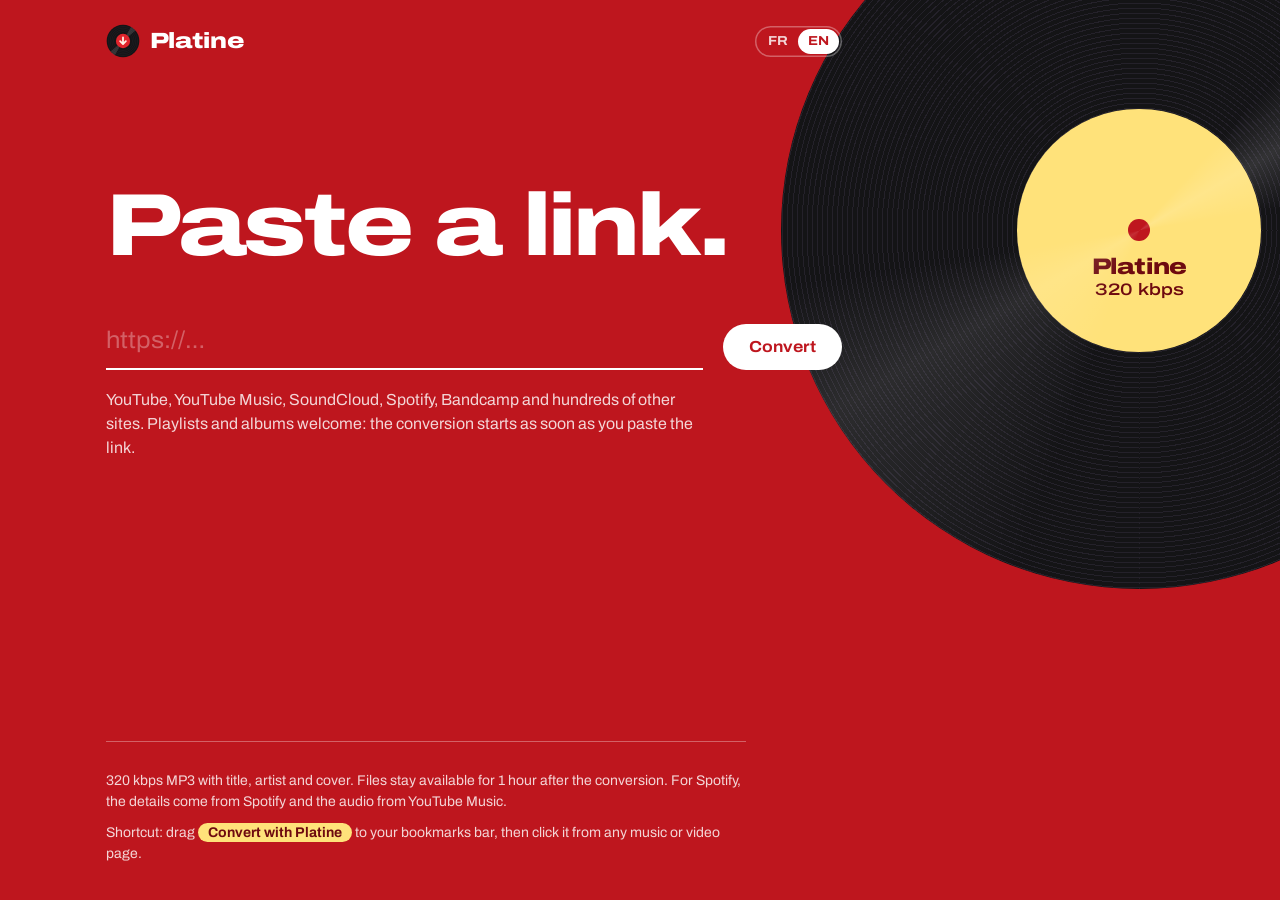
==== platine/static/index.html @ b4da11f2 "Initial version of Platine" ====
<!doctype html>
<html lang="en">
<head>
  <meta charset="utf-8">
  <meta name="viewport" content="width=device-width, initial-scale=1">
  <title>Platine</title>
  <meta name="description" content="Paste a YouTube, SoundCloud or Spotify link and get a 320 kbps MP3 with title, artist and cover.">
  <meta name="theme-color" content="#be161e" media="(prefers-color-scheme: light)">
  <meta name="theme-color" content="#2a0709" media="(prefers-color-scheme: dark)">
  <meta name="application-name" content="Platine">
  <meta name="apple-mobile-web-app-title" content="Platine">
  <meta name="apple-mobile-web-app-status-bar-style" content="black-translucent">
  <link rel="icon" href="brand/app-icon.svg" type="image/svg+xml">
  <link rel="apple-touch-icon" href="brand/apple-touch-icon.png">
  <link rel="manifest" href="manifest.webmanifest">
  <link rel="preload" href="vendor/fonts/archivo-latin.woff2" as="font" type="font/woff2" crossorigin>
  <link rel="stylesheet" href="vendor/bootstrap-icons/bootstrap-icons.min.css">
  <link rel="stylesheet" href="app.css">
  <script type="module" src="js/main.js"></script>
</head>
<body x-data="platine" x-cloak
      @dragover.prevent="dragging = true" @dragleave.self="dragging = false" @drop.prevent="onDrop($event)">

  <!-- The platter: spins while a conversion runs, with the current track's cover as its label. -->
  <div class="platter" :class="{ spinning: activeCount > 0 }" aria-hidden="true">
    <div class="disc">
      <div class="label">
        <template x-if="nowPlaying">
          <img :src="nowPlaying.thumbnail" alt="" referrerpolicy="no-referrer">
        </template>
        <template x-if="!nowPlaying">
          <span class="label-print"><b>Platine</b><span>320 kbps</span></span>
        </template>
      </div>
    </div>
  </div>

  <div class="page">
    <header class="masthead">
      <a class="wordmark" href="/" aria-label="Platine">
        <img src="brand/mark.svg" alt="" width="34" height="34"><span>Platine</span>
      </a>
      <div class="masthead-actions">
        <button type="button" class="btn btn-outline btn-small" x-show="canInstall" @click="install()">
          <i class="bi bi-box-arrow-in-down" aria-hidden="true"></i> <span class="btn-label" x-text="t('header.install')"></span>
        </button>
        <div class="lang-switch" role="group" :aria-label="t('header.language')">
          <template x-for="language in languages" :key="language.code">
            <button type="button" class="lang-option" :lang="language.code" :title="language.name"
                    :aria-pressed="String(lang === language.code)" @click="setLanguage(language.code)"
                    x-text="language.label"></button>
          </template>
        </div>
      </div>
    </header>

    <main>
      <section class="hero" :class="{ dragging }">
        <h1 x-text="t('hero.title')"></h1>
        <form class="linkform" @submit.prevent="submit()" novalidate>
          <input x-ref="input" x-model="url" @paste="onPaste($event)" @input="error = null"
                 type="text" inputmode="url" autocomplete="off" spellcheck="false" autofocus
                 placeholder="https://…" :aria-label="t('hero.inputLabel')" aria-describedby="hint">
          <button type="submit" class="btn btn-primary" :disabled="pending > 0">
            <span class="spinner" x-show="pending > 0" aria-hidden="true"></span>
            <span x-text="pending > 0 ? t('hero.analysing') : t('hero.convert')"></span>
          </button>
        </form>
        <p id="hint" class="hint" x-show="!error" x-text="t('hero.hint')"></p>
        <p class="form-error" x-show="error" role="alert">
          <i class="bi bi-exclamation-circle-fill" aria-hidden="true"></i>
          <span x-text="errorText(error)"></span>
        </p>
      </section>

      <section class="crate" x-show="groups.length" :aria-label="t('crate.label')">
        <div class="crate-tools" x-show="hasFinished">
          <button type="button" class="btn-text" @click="clearFinished()">
            <i class="bi bi-trash3" aria-hidden="true"></i> <span x-text="t('crate.clearFinished')"></span>
          </button>
        </div>

        <template x-for="group in groups" :key="group.id">
          <div class="group" :class="{ 'is-playlist': group.playlist }">
            <template x-if="group.playlist">
              <header class="group-head">
                <div>
                  <h2 x-text="group.playlist"></h2>
                  <p class="group-meta" x-text="groupSummary(group)"></p>
                </div>
                <a class="btn btn-outline" x-show="readyIds(group).length > 1" :href="archiveUrl(group)" download>
                  <i class="bi bi-file-earmark-zip" aria-hidden="true"></i> <span x-text="t('crate.saveAll')"></span>
                </a>
              </header>
            </template>

            <ol class="tracks">
              <template x-for="job in group.jobs" :key="job.id">
                <li class="track" :data-state="state(job)">
                  <div class="record" :class="{ spinning: isActive(job) }" aria-hidden="true">
                    <svg class="ring" viewBox="0 0 80 80">
                      <circle class="ring-track" cx="40" cy="40" r="38"></circle>
                      <circle class="ring-fill" cx="40" cy="40" r="38" pathLength="100"
                              :class="{ indeterminate: isActive(job) && job.progress == null }"
                              :style="`stroke-dashoffset: ${ringOffset(job)}`"></circle>
                    </svg>
                    <div class="disc">
                      <div class="label">
                        <template x-if="job.thumbnail">
                          <img :src="job.thumbnail" alt="" loading="lazy" referrerpolicy="no-referrer">
                        </template>
                        <template x-if="!job.thumbnail">
                          <i class="bi bi-music-note-beamed"></i>
                        </template>
                      </div>
                    </div>
                  </div>

                  <div class="track-body">
                    <p class="track-title" x-text="job.title || t('track.analysing')" :title="job.title"></p>
                    <p class="track-meta">
                      <span class="source" :title="sourceLabel(job)">
                        <i class="bi" :class="sourceIcon(job)" aria-hidden="true"></i>
                        <span class="visually-hidden" x-text="sourceLabel(job)"></span>
                      </span>
                      <span x-text="subtitle(job)"></span>
                    </p>
                    <p class="track-status" aria-live="polite">
                      <span x-text="statusText(job)"></span>
                      <span class="status-detail" x-show="detailText(job)" x-text="detailText(job)"></span>
                    </p>
                  </div>

                  <div class="track-actions">
                    <template x-if="state(job) === 'done'">
                      <a class="btn btn-primary btn-small" :href="fileUrl(job)" download>
                        <i class="bi bi-download" aria-hidden="true"></i> <span x-text="t('actions.save')"></span>
                      </a>
                    </template>
                    <template x-if="['error', 'cancelled', 'expired'].includes(state(job))">
                      <button type="button" class="btn btn-outline btn-small" @click="retry(group, job)">
                        <i class="bi bi-arrow-clockwise" aria-hidden="true"></i> <span x-text="t('actions.retry')"></span>
                      </button>
                    </template>
                    <template x-if="isActive(job)">
                      <button type="button" class="btn-icon" @click="cancel(job)"
                              :title="t('actions.cancel')" :aria-label="t('actions.cancelLabel')">
                        <i class="bi bi-stop-circle" aria-hidden="true"></i>
                      </button>
                    </template>
                    <template x-if="!isActive(job)">
                      <button type="button" class="btn-icon" @click="remove(group, job)"
                              :title="t('actions.remove')" :aria-label="t('actions.removeLabel')">
                        <i class="bi bi-x-lg" aria-hidden="true"></i>
                      </button>
                    </template>
                  </div>
                </li>
              </template>
            </ol>
          </div>
        </template>
      </section>
    </main>

    <footer class="colophon">
      <p x-text="t('footer.about', { ttl: ttlLabel })"></p>
      <p class="shortcut">
        <span x-text="t('footer.shortcutBefore')"></span>
        <a class="bookmarklet" :href="bookmarklet" @click.prevent x-text="t('footer.bookmarklet')"></a>
        <span x-text="t('footer.shortcutAfter')"></span>
      </p>
    </footer>
  </div>

  <!-- App notices: offline, new version ready. -->
  <div class="notices" aria-live="polite">
    <p class="notice" x-show="!online" x-transition.opacity>
      <i class="bi bi-wifi-off" aria-hidden="true"></i>
      <span x-text="t('notices.offline')"></span>
    </p>
    <p class="notice" x-show="updateReady" x-transition.opacity>
      <i class="bi bi-stars" aria-hidden="true"></i>
      <span x-text="t('notices.update')"></span>
      <button type="button" class="btn btn-small notice-action" @click="applyUpdate()" x-text="t('notices.reload')"></button>
    </p>
  </div>
</body>
</html>
---- platine/static/app.css ----
/* Platine: a red record label. Every track is a disc that spins at 33 1/3 rpm
   during the conversion; the ring around it shows the progress. */

@font-face {
  font-family: "Archivo";
  src: url("vendor/fonts/archivo-latin.woff2") format("woff2-variations");
  font-weight: 100 900;
  font-stretch: 62% 125%;
  font-display: swap;
  unicode-range: U+0000-00FF, U+0131, U+0152-0153, U+02BB-02BC, U+02C6, U+02DA, U+02DC, U+0304, U+0308,
    U+0329, U+2000-206F, U+20AC, U+2122, U+2191, U+2193, U+2212, U+2215, U+FEFF, U+FFFD;
}
@font-face {
  font-family: "Archivo";
  src: url("vendor/fonts/archivo-latin-ext.woff2") format("woff2-variations");
  font-weight: 100 900;
  font-stretch: 62% 125%;
  font-display: swap;
  unicode-range: U+0100-02BA, U+02BD-02C5, U+02C7-02CC, U+02CE-02D7, U+02DD-02FF, U+0304, U+0308, U+0329,
    U+1D00-1DBF, U+1E00-1E9F, U+1EF2-1EFF, U+2020, U+20A0-20AB, U+20AD-20C0, U+2113, U+2C60-2C7F, U+A720-A7FF;
}

:root {
  color-scheme: dark;
  --bg: #be161e;
  --ink: #ffffff;
  --ink-soft: rgb(255 255 255 / 0.82);
  --ink-faint: rgb(255 255 255 / 0.32);
  --sticker: #ffe27a;
  --sticker-ink: #6e0a0f;
  --vinyl: #141416;
  --groove: #24212a;

  --gutter: clamp(16px, 5vw, 48px);
  --column: 46rem;
  --spin: 1.8s; /* 33 1/3 revolutions per minute */
}

@media (prefers-color-scheme: dark) {
  :root {
    --bg: #2a0709;
    --ink: #fff1ef;
    --ink-soft: rgb(255 241 239 / 0.74);
    --ink-faint: rgb(255 241 239 / 0.22);
    --sticker-ink: #2a0709;
    --vinyl: #070607;
    --groove: #191519;
  }
}

*,
*::before,
*::after {
  box-sizing: border-box;
}

[x-cloak] {
  display: none !important;
}

html {
  background: var(--bg);
}

body {
  margin: 0;
  min-height: 100vh;
  overflow-x: hidden;
  background: var(--bg);
  color: var(--ink);
  font-family: "Archivo", system-ui, sans-serif;
  font-size: 1rem;
  font-stretch: 100%;
  line-height: 1.5;
  -webkit-font-smoothing: antialiased;
}

p,
h1,
h2 {
  margin: 0;
}

a {
  color: inherit;
}

:focus-visible {
  outline: 3px solid var(--sticker);
  outline-offset: 3px;
}

.visually-hidden {
  position: absolute;
  width: 1px;
  height: 1px;
  overflow: hidden;
  clip-path: inset(50%);
  white-space: nowrap;
}

/* Layout ---------------------------------------------------------------- */

.page {
  position: relative;
  z-index: 1;
  display: flex;
  flex-direction: column;
  min-height: 100vh;
  max-width: calc(var(--column) + 2 * var(--gutter));
  padding: 0 var(--gutter);
  margin-left: clamp(0px, 7vw - 32px, 120px);
}

main {
  flex: 1;
}

.masthead {
  display: flex;
  align-items: center;
  justify-content: space-between;
  gap: 16px;
  padding: 24px 0 0;
}

.wordmark {
  display: inline-flex;
  align-items: center;
  gap: 10px;
  font-size: 1.375rem;
  font-weight: 850;
  font-stretch: 125%;
  letter-spacing: -0.015em;
  text-decoration: none;
}

.wordmark img {
  display: block;
}

.masthead-actions {
  display: flex;
  align-items: center;
  gap: 12px;
}

/* Language switcher: two small pressed/unpressed toggles. */
.lang-switch {
  display: inline-flex;
  padding: 3px;
  border-radius: 999px;
  box-shadow: inset 0 0 0 1.5px var(--ink-faint);
}

.lang-option {
  min-width: 2.5rem;
  padding: 6px 10px;
  border: 0;
  border-radius: 999px;
  background: transparent;
  color: var(--ink-soft);
  font: inherit;
  font-size: 0.8125rem;
  font-weight: 700;
  font-stretch: 112%;
  line-height: 1;
  cursor: pointer;
}

.lang-option:hover {
  color: var(--ink);
}

.lang-option[aria-pressed="true"] {
  background: var(--ink);
  color: var(--bg);
}

/* Link input ---------------------------------------------------------------- */

.hero {
  padding: clamp(56px, 14vh, 128px) 0 clamp(40px, 8vh, 72px);
}

h1 {
  font-size: clamp(2.75rem, 6.2vw + 1rem, 5.5rem);
  font-weight: 820;
  font-stretch: 125%;
  line-height: 0.95;
  letter-spacing: -0.035em;
  margin-bottom: clamp(28px, 5vh, 44px);
}

.linkform {
  display: flex;
  flex-wrap: wrap;
  align-items: flex-end;
  gap: 16px 20px;
}

.linkform input {
  flex: 1 1 20rem;
  min-width: 0;
  padding: 10px 0 12px;
  border: 0;
  border-radius: 0;
  box-shadow: inset 0 -2px 0 var(--ink);
  background: transparent;
  color: var(--ink);
  font: inherit;
  font-size: clamp(1.25rem, 1vw + 1rem, 1.5rem);
  font-stretch: 108%;
  caret-color: var(--sticker);
}

.linkform input::placeholder {
  color: var(--ink-faint);
}

.linkform input:focus {
  outline: none;
  box-shadow: inset 0 -3px 0 var(--sticker);
}

.hero.dragging .linkform input {
  box-shadow: inset 0 -3px 0 var(--sticker);
}

.hint,
.form-error {
  max-width: 38rem;
  margin-top: 18px;
  color: var(--ink-soft);
}

.form-error {
  display: flex;
  gap: 10px;
  align-items: baseline;
  color: var(--sticker);
  font-weight: 560;
}

/* Buttons --------------------------------------------------------------------- */

.btn {
  display: inline-flex;
  align-items: center;
  justify-content: center;
  gap: 8px;
  padding: 13px 26px;
  border: 0;
  border-radius: 999px;
  font: inherit;
  font-weight: 680;
  font-stretch: 110%;
  line-height: 1.2;
  text-decoration: none;
  white-space: nowrap;
  cursor: pointer;
}

.btn-primary {
  background: var(--ink);
  color: var(--bg);
}

.btn-primary:hover {
  background: var(--sticker);
  color: var(--sticker-ink);
}

.btn-primary:disabled {
  cursor: progress;
  background: var(--ink-soft);
}

.btn-outline {
  background: transparent;
  color: var(--ink);
  box-shadow: inset 0 0 0 1.5px var(--ink-faint);
}

.btn-outline:hover {
  box-shadow: inset 0 0 0 1.5px var(--ink);
}

.btn-small {
  padding: 9px 16px;
  font-size: 0.9375rem;
}

.btn-icon,
.btn-text {
  display: inline-flex;
  align-items: center;
  gap: 8px;
  border: 0;
  background: transparent;
  color: var(--ink-soft);
  font: inherit;
  cursor: pointer;
}

.btn-icon {
  justify-content: center;
  width: 40px;
  height: 40px;
  border-radius: 50%;
  font-size: 1.125rem;
}

.btn-icon:hover,
.btn-text:hover {
  color: var(--ink);
}

.btn-text {
  padding: 6px 0;
  font-size: 0.9375rem;
}

.spinner {
  width: 14px;
  height: 14px;
  border: 2px solid currentColor;
  border-right-color: transparent;
  border-radius: 50%;
  animation: spin 0.8s linear infinite;
}

/* Discs --------------------------------------------------------------------- */

.disc {
  position: relative;
  width: 100%;
  height: 100%;
  border-radius: 50%;
  background:
    repeating-radial-gradient(circle at center, var(--vinyl) 0 2px, var(--groove) 2px 3px, var(--vinyl) 3px 5px),
    var(--vinyl);
}

.label {
  position: absolute;
  inset: 31%;
  display: grid;
  place-items: center;
  overflow: hidden;
  border-radius: 50%;
  background: var(--sticker);
  color: var(--sticker-ink);
}

.label img {
  width: 100%;
  height: 100%;
  object-fit: cover;
}

/* Spindle hole. */
.label::after {
  content: "";
  position: absolute;
  width: 9%;
  aspect-ratio: 1;
  border-radius: 50%;
  background: var(--bg);
}

/* Sheen: it does not turn with the disc, which is what makes the rotation visible. */
.record::after,
.platter::after {
  content: "";
  position: absolute;
  border-radius: 50%;
  background: conic-gradient(
    from 20deg,
    transparent 0 6%,
    rgb(255 255 255 / 0.13) 11%,
    transparent 17% 50%,
    rgb(255 255 255 / 0.1) 61%,
    transparent 67%
  );
  pointer-events: none;
}

.spinning .disc {
  animation: spin var(--spin) linear infinite;
}

@keyframes spin {
  to {
    transform: rotate(360deg);
  }
}

/* The big platter, top right on wide screens. */
.platter {
  position: absolute;
  z-index: 0;
  top: clamp(-200px, -10vw, -60px);
  right: clamp(-360px, -17vw, -120px);
  width: min(56vw, 820px);
  aspect-ratio: 1;
  pointer-events: none;
}

.platter::after {
  inset: 0;
}

.platter .label {
  inset: 33%;
}

.label-print {
  display: flex;
  flex-direction: column;
  align-items: center;
  gap: 0.15em;
  margin-top: 38%;
  font-size: clamp(0.75rem, 1.3vw, 1.25rem);
  font-stretch: 125%;
  line-height: 1;
}

.label-print b {
  font-weight: 850;
  font-size: 1.35em;
  letter-spacing: -0.02em;
}

.label-print span {
  font-weight: 560;
}

@media (max-width: 1099px) {
  .platter {
    display: none;
  }
}

/* Track list ---------------------------------------------------------------- */

.crate {
  padding-bottom: 64px;
}

.crate-tools {
  display: flex;
  justify-content: flex-end;
  margin-bottom: 8px;
}

.group + .group {
  margin-top: 28px;
}

.group.is-playlist {
  margin-top: 48px;
}

.group.is-playlist:first-of-type {
  margin-top: 8px;
}

.group-head {
  display: flex;
  flex-wrap: wrap;
  align-items: flex-end;
  justify-content: space-between;
  gap: 12px 24px;
  margin-bottom: 20px;
}

.group-head h2 {
  font-size: clamp(1.5rem, 1.5vw + 1rem, 2rem);
  font-weight: 780;
  font-stretch: 120%;
  line-height: 1.1;
  letter-spacing: -0.02em;
}

.group-meta {
  margin-top: 6px;
  color: var(--ink-soft);
  font-variant-numeric: tabular-nums;
}

.tracks {
  display: grid;
  gap: 22px;
  margin: 0;
  padding: 0;
  list-style: none;
}

.track {
  display: grid;
  grid-template-columns: 80px minmax(0, 1fr) auto;
  align-items: center;
  gap: 20px;
  animation: slide-out-of-sleeve 0.45s cubic-bezier(0.2, 0.7, 0.2, 1) both;
}

@keyframes slide-out-of-sleeve {
  from {
    opacity: 0;
    transform: translateX(-24px) rotate(-30deg);
  }
}

.record {
  position: relative;
  width: 80px;
  height: 80px;
  padding: 7px;
}

.record::after {
  inset: 7px;
}

/* Label bigger than on a real record: the cover must stay recognisable. */
.record .label {
  inset: 22%;
}

.record .label i {
  font-size: 0.85rem;
}

.ring {
  position: absolute;
  inset: 0;
  overflow: visible;
  transform: rotate(-90deg);
}

.ring circle {
  fill: none;
  stroke-width: 3;
}

.ring-track {
  stroke: var(--ink-faint);
}

.ring-fill {
  stroke: var(--ink);
  stroke-linecap: round;
  stroke-dasharray: 100;
  transition: stroke-dashoffset 0.6s ease-out;
}

.ring-fill.indeterminate {
  stroke-dasharray: 18 82;
  stroke-dashoffset: 0 !important;
  transform-origin: center;
  animation: spin 1.4s linear infinite;
  transition: none;
}

.track[data-state="error"] .ring-fill,
.track[data-state="cancelled"] .ring-fill,
.track[data-state="expired"] .ring-fill {
  stroke: transparent;
}

.track[data-state="error"] .ring-track {
  stroke: var(--sticker);
}

.track-body {
  min-width: 0;
}

.track-title {
  overflow: hidden;
  font-size: 1.1875rem;
  font-weight: 680;
  font-stretch: 112%;
  line-height: 1.3;
  white-space: nowrap;
  text-overflow: ellipsis;
}

.track-meta {
  display: flex;
  gap: 8px;
  align-items: baseline;
  overflow: hidden;
  margin-top: 2px;
  color: var(--ink-soft);
  white-space: nowrap;
  text-overflow: ellipsis;
}

.track-meta > span:last-child {
  overflow: hidden;
  text-overflow: ellipsis;
}

.track-status {
  display: flex;
  flex-wrap: wrap;
  gap: 4px 14px;
  margin-top: 6px;
  font-size: 0.9375rem;
  font-weight: 560;
  font-variant-numeric: tabular-nums;
}

.status-detail {
  color: var(--ink-soft);
  font-weight: 400;
}

.track[data-state="error"] .track-status {
  color: var(--sticker);
}

.track[data-state="cancelled"],
.track[data-state="expired"] {
  color: var(--ink-soft);
}

.track-actions {
  display: flex;
  align-items: center;
  gap: 4px;
}

/* Footer ------------------------------------------------------------------ */

.colophon {
  display: grid;
  gap: 10px;
  max-width: 40rem;
  padding: 28px 0 36px;
  border-top: 1.5px solid var(--ink-faint);
  color: var(--ink-soft);
  font-size: 0.875rem;
}

.bookmarklet {
  padding: 2px 10px;
  border-radius: 999px;
  background: var(--sticker);
  color: var(--sticker-ink);
  font-weight: 680;
  text-decoration: none;
  cursor: grab;
}

/* Notices (offline, update) --------------------------------------------- */

.notices {
  position: fixed;
  z-index: 2;
  bottom: 16px;
  left: var(--gutter);
  right: var(--gutter);
  display: grid;
  justify-items: start;
  gap: 8px;
  pointer-events: none;
}

.notice {
  display: flex;
  flex-wrap: wrap;
  align-items: center;
  gap: 8px 12px;
  max-width: 34rem;
  padding: 12px 18px;
  border-radius: 20px;
  background: var(--sticker);
  color: var(--sticker-ink);
  font-weight: 560;
  pointer-events: auto;
}

.notice-action {
  background: var(--sticker-ink);
  color: var(--sticker);
}

/* Small screens ----------------------------------------------------------------- */

@media (max-width: 560px) {
  .linkform .btn {
    width: 100%;
  }

  /* Icon only, the label stays readable by screen readers. */
  .masthead .btn-label {
    position: absolute;
    width: 1px;
    height: 1px;
    overflow: hidden;
    clip-path: inset(50%);
    white-space: nowrap;
  }

  .track {
    grid-template-columns: 64px minmax(0, 1fr);
    gap: 4px 16px;
  }

  .record {
    width: 64px;
    height: 64px;
    padding: 6px;
  }

  .record::after {
    inset: 6px;
  }

  .track-actions {
    grid-column: 2;
    margin-left: -10px;
  }
}

/* The bookmarklet makes no sense on a phone. */
@media (hover: none) {
  .colophon .shortcut {
    display: none;
  }
}

@media (prefers-reduced-motion: reduce) {
  *,
  *::before,
  *::after {
    animation-duration: 0.01ms !important;
    animation-iteration-count: 1 !important;
    transition-duration: 0.01ms !important;
  }
}
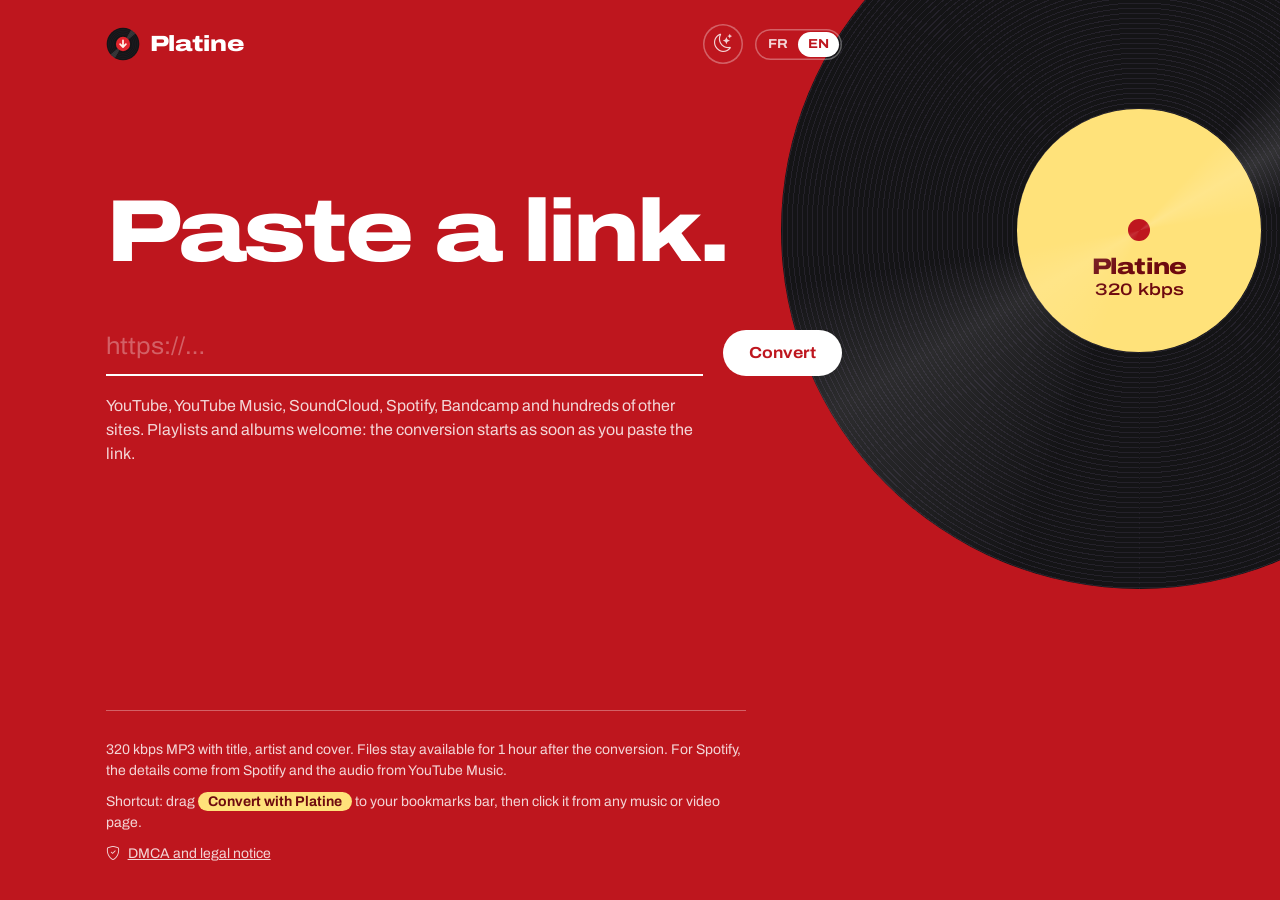
==== commit 197c36b5: "Add a DMCA page, a theme switch and free music in tests and screenshots" ====
--- a/platine/static/index.html
+++ b/platine/static/index.html
@@ -5,8 +5,8 @@
   <meta name="viewport" content="width=device-width, initial-scale=1">
   <title>Platine</title>
   <meta name="description" content="Paste a YouTube, SoundCloud or Spotify link and get a 320 kbps MP3 with title, artist and cover.">
-  <meta name="theme-color" content="#be161e" media="(prefers-color-scheme: light)">
-  <meta name="theme-color" content="#2a0709" media="(prefers-color-scheme: dark)">
+  <meta name="theme-color" content="#be161e" media="(prefers-color-scheme: light)" data-scheme="light">
+  <meta name="theme-color" content="#2a0709" media="(prefers-color-scheme: dark)" data-scheme="dark">
   <meta name="application-name" content="Platine">
   <meta name="apple-mobile-web-app-title" content="Platine">
   <meta name="apple-mobile-web-app-status-bar-style" content="black-translucent">
@@ -16,6 +16,13 @@
   <link rel="preload" href="vendor/fonts/archivo-latin.woff2" as="font" type="font/woff2" crossorigin>
   <link rel="stylesheet" href="vendor/bootstrap-icons/bootstrap-icons.min.css">
   <link rel="stylesheet" href="app.css">
+  <script>
+    // Theme picked with the header button, applied before the first paint (component.js then follows it).
+    try {
+      const theme = JSON.parse(localStorage.getItem("platine:theme"));
+      if (theme === "light" || theme === "dark") document.documentElement.dataset.theme = theme;
+    } catch {}
+  </script>
   <script type="module" src="js/main.js"></script>
 </head>
 <body x-data="platine" x-cloak
@@ -43,6 +50,11 @@
       <div class="masthead-actions">
         <button type="button" class="btn btn-outline btn-small" x-show="canInstall" @click="install()">
           <i class="bi bi-box-arrow-in-down" aria-hidden="true"></i> <span class="btn-label" x-text="t('header.install')"></span>
+        </button>
+        <button type="button" class="btn-icon theme-toggle" @click="toggleTheme()"
+                :title="t(dark ? 'header.lightTheme' : 'header.darkTheme')"
+                :aria-label="t(dark ? 'header.lightTheme' : 'header.darkTheme')">
+          <i class="bi" :class="dark ? 'bi-sun' : 'bi-moon-stars'" aria-hidden="true"></i>
         </button>
         <div class="lang-switch" role="group" :aria-label="t('header.language')">
           <template x-for="language in languages" :key="language.code">
@@ -55,7 +67,7 @@
     </header>
 
     <main>
-      <section class="hero" :class="{ dragging }">
+      <section class="hero" :class="{ dragging }" x-show="!legal">
         <h1 x-text="t('hero.title')"></h1>
         <form class="linkform" @submit.prevent="submit()" novalidate>
           <input x-ref="input" x-model="url" @paste="onPaste($event)" @input="error = null"
@@ -73,7 +85,7 @@
         </p>
       </section>
 
-      <section class="crate" x-show="groups.length" :aria-label="t('crate.label')">
+      <section class="crate" x-show="!legal && groups.length" :aria-label="t('crate.label')">
         <div class="crate-tools" x-show="hasFinished">
           <button type="button" class="btn-text" @click="clearFinished()">
             <i class="bi bi-trash3" aria-hidden="true"></i> <span x-text="t('crate.clearFinished')"></span>
@@ -161,6 +173,22 @@
           </div>
         </template>
       </section>
+
+      <!-- DMCA and legal notice, shown on /dmca. -->
+      <article class="legal" x-show="legal">
+        <a class="btn-text legal-back" href="/">
+          <i class="bi bi-arrow-left" aria-hidden="true"></i> <span x-text="t('legal.back')"></span>
+        </a>
+        <h1 x-text="t('legal.title')"></h1>
+        <p class="legal-intro" x-text="t('legal.intro')"></p>
+        <template x-for="section in legalSections" :key="section">
+          <section class="legal-section">
+            <h2 x-text="t(`legal.${section}.title`)"></h2>
+            <p x-text="t(`legal.${section}.body`, { ttl: ttlLabel })"></p>
+          </section>
+        </template>
+        <p class="legal-note" x-text="t('legal.note')"></p>
+      </article>
     </main>
 
     <footer class="colophon">
@@ -169,6 +197,10 @@
         <span x-text="t('footer.shortcutBefore')"></span>
         <a class="bookmarklet" :href="bookmarklet" @click.prevent x-text="t('footer.bookmarklet')"></a>
         <span x-text="t('footer.shortcutAfter')"></span>
+      </p>
+      <p class="legal-link">
+        <i class="bi bi-shield-check" aria-hidden="true"></i>
+        <a href="/dmca" :aria-current="legal ? 'page' : null" x-text="t('footer.legal')"></a>
       </p>
     </footer>
   </div>
--- a/platine/static/app.css
+++ b/platine/static/app.css
@@ -36,8 +36,9 @@
   --spin: 1.8s; /* 33 1/3 revolutions per minute */
 }
 
+/* Dark theme: follows the system, unless the header button picked one (data-theme on <html>). */
 @media (prefers-color-scheme: dark) {
-  :root {
+  :root:not([data-theme="light"]) {
     --bg: #2a0709;
     --ink: #fff1ef;
     --ink-soft: rgb(255 241 239 / 0.74);
@@ -46,6 +47,16 @@
     --vinyl: #070607;
     --groove: #191519;
   }
+}
+
+:root[data-theme="dark"] {
+  --bg: #2a0709;
+  --ink: #fff1ef;
+  --ink-soft: rgb(255 241 239 / 0.74);
+  --ink-faint: rgb(255 241 239 / 0.22);
+  --sticker-ink: #2a0709;
+  --vinyl: #070607;
+  --groove: #191519;
 }
 
 *,
@@ -118,9 +129,10 @@
 
 .masthead {
   display: flex;
+  flex-wrap: wrap; /* the smallest phones put the buttons on a second line instead of overflowing */
   align-items: center;
   justify-content: space-between;
-  gap: 16px;
+  gap: 12px 16px;
   padding: 24px 0 0;
 }
 
@@ -175,6 +187,10 @@
 .lang-option[aria-pressed="true"] {
   background: var(--ink);
   color: var(--bg);
+}
+
+.theme-toggle {
+  box-shadow: inset 0 0 0 1.5px var(--ink-faint);
 }
 
 /* Link input ---------------------------------------------------------------- */
@@ -633,6 +649,51 @@
   gap: 4px;
 }
 
+/* DMCA and legal notice ---------------------------------------------------- */
+
+.legal {
+  max-width: 40rem;
+  padding: clamp(40px, 10vh, 96px) 0 clamp(40px, 8vh, 72px);
+}
+
+.legal-back {
+  margin-bottom: 20px;
+  text-decoration: none;
+}
+
+.legal h1 {
+  font-size: clamp(2.25rem, 4vw + 1rem, 4rem);
+}
+
+.legal-intro {
+  font-size: 1.125rem;
+  font-weight: 560;
+}
+
+.legal-section {
+  margin-top: 32px;
+}
+
+.legal h2 {
+  margin-bottom: 8px;
+  font-size: 1.25rem;
+  font-weight: 760;
+  font-stretch: 115%;
+  line-height: 1.2;
+}
+
+.legal-section p {
+  color: var(--ink-soft);
+}
+
+.legal-note {
+  margin-top: 40px;
+  padding-top: 16px;
+  border-top: 1.5px solid var(--ink-faint);
+  color: var(--ink-soft);
+  font-size: 0.875rem;
+}
+
 /* Footer ------------------------------------------------------------------ */
 
 .colophon {
@@ -643,6 +704,17 @@
   border-top: 1.5px solid var(--ink-faint);
   color: var(--ink-soft);
   font-size: 0.875rem;
+}
+
+.legal-link {
+  display: flex;
+  align-items: center;
+  gap: 8px;
+}
+
+.legal-link a[aria-current="page"] {
+  text-decoration: none;
+  color: var(--ink);
 }
 
 .bookmarklet {
@@ -695,6 +767,33 @@
     width: 100%;
   }
 
+  /* Logo, install, theme and language side by side on a 360px phone. */
+  .masthead {
+    column-gap: 8px;
+  }
+
+  .wordmark {
+    gap: 8px;
+  }
+
+  .masthead-actions {
+    gap: 6px;
+  }
+
+  .masthead .btn-small {
+    padding: 8px 12px;
+  }
+
+  .theme-toggle {
+    width: 36px;
+    height: 36px;
+  }
+
+  .lang-option {
+    min-width: 2.125rem;
+    padding: 6px 8px;
+  }
+
   /* Icon only, the label stays readable by screen readers. */
   .masthead .btn-label {
     position: absolute;
